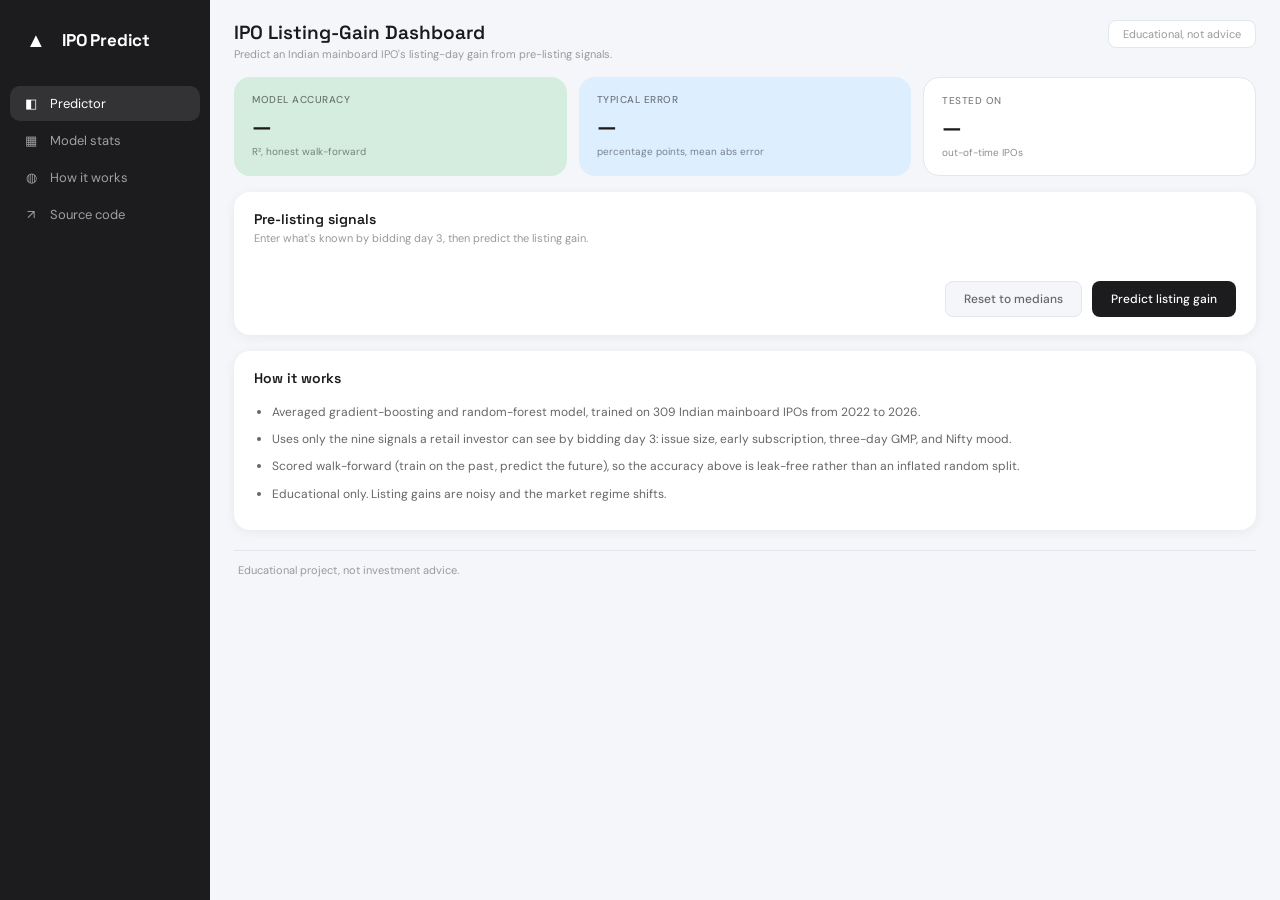
==== frontend/index.html @ 8886456b "Split frontend (Vercel) and backend (Render) - Move UI into frontend/ as a standalone static site (r" ====
<!DOCTYPE html>
<html lang="en">
<head>
  <meta charset="UTF-8" />
  <meta name="viewport" content="width=device-width, initial-scale=1.0" />
  <title>IPO Listing-Gain Predictor</title>
  <link rel="preconnect" href="https://fonts.googleapis.com" />
  <link rel="preconnect" href="https://fonts.gstatic.com" crossorigin />
  <link href="https://fonts.googleapis.com/css2?family=DM+Sans:wght@400;500&family=Space+Grotesk:wght@500;600;700&display=swap" rel="stylesheet" />
  <link rel="stylesheet" href="style.css" />
</head>
<body>
  <div class="layout">
    <!-- Sidebar -->
    <aside class="sidebar">
      <div class="brand">
        <span class="brand-icon">▲</span>
        <span class="brand-name">IPO Predict</span>
      </div>

      <nav class="nav">
        <a href="#predictor" class="nav-item active" data-target="predictor"><span class="icon">◧</span> Predictor</a>
        <a href="#stats" class="nav-item" data-target="stats"><span class="icon">▦</span> Model stats</a>
        <a href="#how" class="nav-item" data-target="how"><span class="icon">◍</span> How it works</a>
        <a href="https://github.com/abhnxvj/ipo-listing-gain-predictor" target="_blank" rel="noopener" class="nav-item"><span class="icon">↗</span> Source code</a>
      </nav>

    </aside>

    <!-- Main -->
    <main class="main">
      <div class="topbar">
        <div class="topbar-left">
          <h2>IPO Listing-Gain Dashboard</h2>
          <p>Predict an Indian mainboard IPO's listing-day gain from pre-listing signals.</p>
        </div>
        <div class="topbar-right">Educational, not advice</div>
      </div>

      <div class="content">
        <!-- Stat cards -->
        <section id="stats" class="stat-cards">
          <div class="stat-card green">
            <div class="stat-lbl">Model accuracy</div>
            <div class="stat-val" id="stat-r2">—</div>
            <div class="stat-sub">R², honest walk-forward</div>
          </div>
          <div class="stat-card blue">
            <div class="stat-lbl">Typical error</div>
            <div class="stat-val" id="stat-mae">—</div>
            <div class="stat-sub">percentage points, mean abs error</div>
          </div>
          <div class="stat-card neutral">
            <div class="stat-lbl">Tested on</div>
            <div class="stat-val" id="stat-ntest">—</div>
            <div class="stat-sub" id="stat-period">out-of-time IPOs</div>
          </div>
        </section>

        <!-- Predictor -->
        <section id="predictor" class="calc-card">
          <div class="card-header">
            <div>
              <div class="card-title">Pre-listing signals</div>
              <div class="card-sub">Enter what's known by bidding day 3, then predict the listing gain.</div>
            </div>
          </div>
          <form id="predict-form">
            <div class="param-grid" id="fields"></div>
            <div class="actions">
              <button type="button" id="reset-btn" class="btn ghost">Reset to medians</button>
              <button type="submit" id="predict-btn" class="btn primary">Predict listing gain</button>
            </div>
          </form>
        </section>

        <!-- Result -->
        <section class="calc-card result" id="result" hidden>
          <div class="card-header"><div class="card-title">Predicted listing gain</div></div>
          <div class="result-number">
            <span id="gain" class="gain">—</span>
            <span class="pm" id="band"></span>
          </div>
          <p class="interpretation" id="interpretation"></p>
          <p class="disclaimer" id="disclaimer"></p>
        </section>

        <!-- How it works -->
        <section id="how" class="calc-card">
          <div class="card-header"><div class="card-title">How it works</div></div>
          <ul class="how-list">
            <li>Averaged gradient-boosting and random-forest model, trained on 309 Indian mainboard IPOs from 2022 to 2026.</li>
            <li>Uses only the nine signals a retail investor can see by bidding day 3: issue size, early subscription, three-day GMP, and Nifty mood.</li>
            <li>Scored walk-forward (train on the past, predict the future), so the accuracy above is leak-free rather than an inflated random split.</li>
            <li>Educational only. Listing gains are noisy and the market regime shifts.</li>
          </ul>
        </section>

        <footer class="page-foot">Educational project, not investment advice.</footer>
      </div>
    </main>
  </div>

  <script src="script.js"></script>
</body>
</html>
---- frontend/style.css ----
/* Ported from BrickOne (app-variables / app-layout / app-components), purple removed */
:root {
  --sidebar: #1c1c1e;
  --bg: #f4f6f9;
  --card: #ffffff;
  --text: #1a1a1a;
  --text2: #666;
  --text3: #999;
  --border: #e2e6ed;
  --green-card: #d4eddf;
  --blue-card: #ddeeff;
  --blue: #4a6fa5;
  --green: #4a9e6e;
  --red: #c0392b;
  --shadow: 0 2px 12px rgba(0, 0, 0, 0.06);
  --radius: 16px;
}

* { box-sizing: border-box; margin: 0; padding: 0; }

html, body { height: 100%; }
body {
  font-family: "DM Sans", sans-serif;
  background: var(--bg);
  color: var(--text);
  font-size: 13px;
  -webkit-font-smoothing: antialiased;
}
.layout { display: flex; height: 100vh; overflow: hidden; }

/* ===== Sidebar ===== */
.sidebar {
  width: 210px;
  min-width: 210px;
  background: var(--sidebar);
  display: flex;
  flex-direction: column;
  padding: 24px 0;
  height: 100vh;
}
.brand { display: flex; align-items: center; gap: 10px; padding: 0 20px 30px; }
.brand-icon {
  width: 32px; height: 32px;
  background: transparent;
  display: flex; align-items: center; justify-content: center;
  color: #fff; font-size: 20px; line-height: 1;
}
.brand-name {
  color: #fff;
  font-size: 17px;
  font-weight: 700;
  font-family: "Space Grotesk", sans-serif;
  letter-spacing: -0.01em;
}
.nav { padding: 0 10px; flex: 1; }
.nav-item {
  display: flex; align-items: center; gap: 10px;
  padding: 9px 12px;
  border-radius: 10px;
  cursor: pointer;
  color: #a0a0a0;
  font-size: 13px;
  margin-bottom: 2px;
  text-decoration: none;
  transition: all 0.2s;
}
.nav-item .icon { font-size: 13px; width: 18px; text-align: center; }
.nav-item:hover { background: rgba(255, 255, 255, 0.07); color: #ddd; }
.nav-item.active { background: rgba(255, 255, 255, 0.1); color: #fff; }
.nav-divider { height: 1px; background: rgba(255, 255, 255, 0.07); margin: 12px 10px; }
.sidebar-bottom { padding: 0 10px; }
.live { display: flex; align-items: center; gap: 8px; padding: 4px 12px; font-size: 11px; color: var(--text3); }
.live .dot { width: 6px; height: 6px; border-radius: 50%; background: var(--green); }

/* ===== Main ===== */
.main { flex: 1; display: flex; flex-direction: column; overflow: hidden; }
.topbar { display: flex; align-items: flex-start; justify-content: space-between; gap: 20px; padding: 20px 24px 0; }
.topbar-left h2 { font-size: 19px; font-weight: 600; font-family: "Space Grotesk", sans-serif; }
.topbar-left p { font-size: 11px; color: var(--text3); margin-top: 2px; max-width: 460px; }
.topbar-right { white-space: nowrap; }
.topbar-right { font-size: 11px; color: var(--text3); background: var(--card); padding: 6px 14px; border-radius: 8px; border: 1px solid var(--border); }

.content { flex: 1; overflow-y: auto; padding: 16px 24px 24px; display: flex; flex-direction: column; gap: 16px; }
.page-foot { border-top: 1px solid var(--border); margin-top: 4px; padding: 12px 4px 2px; color: var(--text3); font-size: 11px; }

/* ===== Stat cards ===== */
.stat-cards { display: grid; grid-template-columns: 1fr 1fr 1fr; gap: 12px; }
.stat-card { border-radius: var(--radius); padding: 16px 18px; min-width: 0; }
.stat-card.green { background: var(--green-card); }
.stat-card.blue { background: var(--blue-card); }
.stat-card.neutral { background: var(--card); border: 1px solid var(--border); }
.stat-lbl { font-size: 10px; font-weight: 500; color: rgba(0, 0, 0, 0.5); margin-bottom: 6px; text-transform: uppercase; letter-spacing: 0.05em; }
.stat-val { font-size: 22px; font-weight: 600; font-family: "Space Grotesk", sans-serif; color: #1a1a1a; font-variant-numeric: tabular-nums; letter-spacing: -0.015em; white-space: nowrap; }
.stat-sub { font-size: 10px; color: rgba(0, 0, 0, 0.45); margin-top: 5px; }

/* ===== Cards ===== */
.calc-card { background: var(--card); border-radius: var(--radius); padding: 18px 20px; box-shadow: var(--shadow); }
.card-header { display: flex; justify-content: space-between; align-items: flex-start; margin-bottom: 16px; }
.card-title { font-size: 14px; font-weight: 600; font-family: "Space Grotesk", sans-serif; }
.card-sub { font-size: 11px; color: var(--text3); margin-top: 3px; }

/* ===== Form ===== */
.param-grid { display: grid; grid-template-columns: repeat(3, minmax(0, 1fr)); gap: 16px; }
.field { display: flex; flex-direction: column; gap: 5px; min-width: 0; }
.field label { font-size: 11px; color: var(--text2); }
.field input {
  width: 100%;
  font-size: 13px;
  font-weight: 500;
  color: var(--text);
  background: var(--bg);
  border: 1px solid var(--border);
  border-radius: 8px;
  padding: 9px 11px;
  outline: none;
  font-family: "DM Sans", sans-serif;
  transition: border-color 0.15s;
}
.field input:focus { border-color: var(--sidebar); }
.field .hint { font-size: 10px; color: var(--text3); }

.actions { display: flex; justify-content: flex-end; gap: 10px; margin-top: 20px; }
.btn {
  padding: 9px 18px;
  border-radius: 8px;
  font-size: 12px;
  font-weight: 500;
  font-family: "DM Sans", sans-serif;
  cursor: pointer;
  border: 1px solid var(--border);
  transition: all 0.2s;
}
.btn.primary { background: var(--sidebar); color: #fff; border-color: transparent; }
.btn.primary:hover { background: #000; }
.btn.ghost { background: var(--bg); color: var(--text2); }
.btn.ghost:hover { color: var(--text); border-color: var(--text3); }
.btn:disabled { opacity: 0.55; cursor: progress; }

/* ===== Result ===== */
.result-number { display: flex; align-items: baseline; gap: 12px; }
.gain { font-size: 34px; font-weight: 600; font-family: "Space Grotesk", sans-serif; font-variant-numeric: tabular-nums; letter-spacing: -0.02em; }
.gain.pos { color: var(--green); }
.gain.neg { color: var(--red); }
.gain.flat { color: #b5701f; }
.pm { color: var(--text3); font-size: 11px; }
.interpretation { margin: 10px 0 4px; font-size: 13px; color: var(--text); }
.disclaimer { margin: 0; color: var(--text3); font-size: 11px; }
.error { color: var(--red); }

/* ===== How it works ===== */
.how-list { padding-left: 18px; color: var(--text2); }
.how-list li { margin-bottom: 8px; font-size: 12px; line-height: 1.6; }

/* ===== Responsive ===== */
@media (max-width: 860px) {
  .param-grid { grid-template-columns: 1fr 1fr; }
}
@media (max-width: 720px) {
  .layout { flex-direction: column; height: auto; overflow: visible; }
  .sidebar {
    width: 100%; min-width: 0; height: auto;
    flex-direction: row; align-items: center; flex-wrap: wrap;
    padding: 12px 16px; gap: 6px;
  }
  .brand { padding: 0; }
  .nav { display: flex; flex-wrap: wrap; padding: 0; flex: 0 1 auto; margin-left: auto; }
  .nav-item { margin-bottom: 0; }
  .sidebar-bottom { display: none; }
  .main { overflow: visible; }
  .content { overflow: visible; }
  .stat-cards { grid-template-columns: 1fr; }
  .param-grid { grid-template-columns: 1fr; }
}
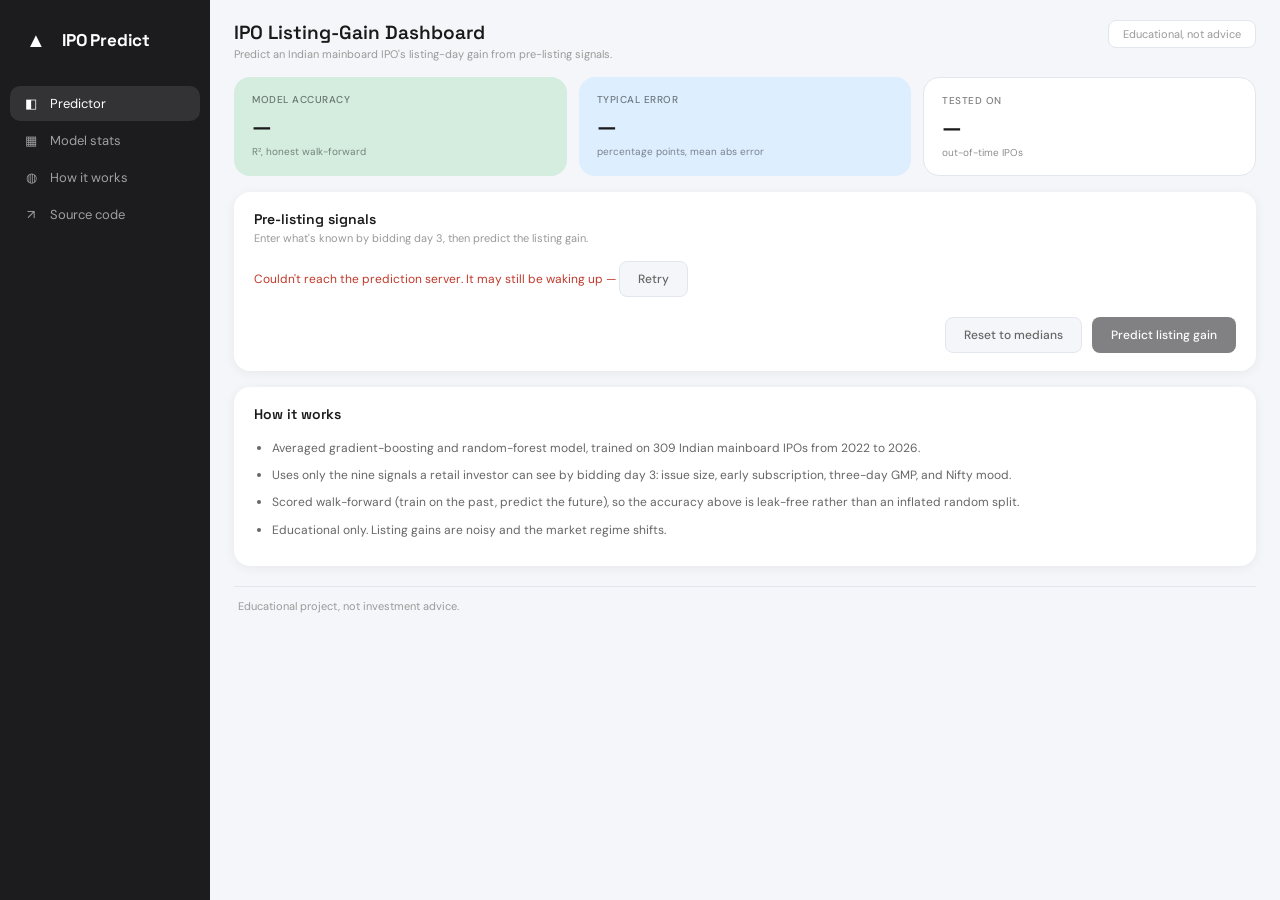
==== commit 8134dc7d: "Remove the prediction loading animation Drop the spinner, the "being calculated…" message, and the e" ====
--- a/frontend/style.css
+++ b/frontend/style.css
@@ -136,6 +136,10 @@
 .btn.ghost:hover { color: var(--text); border-color: var(--text3); }
 .btn:disabled { opacity: 0.55; cursor: progress; }
 
+/* ===== Loading note ===== */
+.loading-note { grid-column: 1 / -1; font-size: 12px; color: var(--text2); }
+.loading-note.error { color: var(--red); }
+
 /* ===== Result ===== */
 .result-number { display: flex; align-items: baseline; gap: 12px; }
 .gain { font-size: 34px; font-weight: 600; font-family: "Space Grotesk", sans-serif; font-variant-numeric: tabular-nums; letter-spacing: -0.02em; }
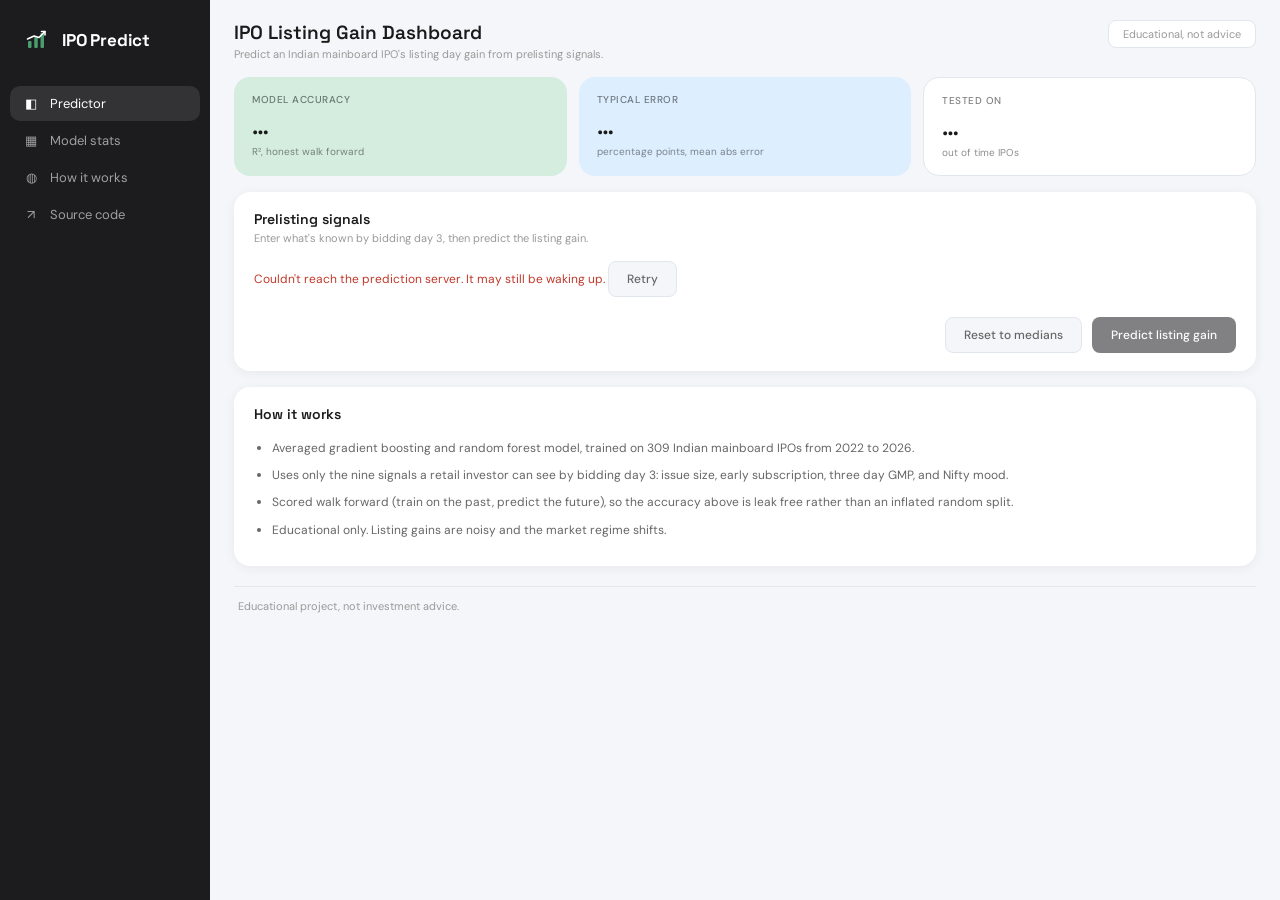
==== commit 17e2e9e7: "some minor fixes" ====
--- a/frontend/index.html
+++ b/frontend/index.html
@@ -3,7 +3,8 @@
 <head>
   <meta charset="UTF-8" />
   <meta name="viewport" content="width=device-width, initial-scale=1.0" />
-  <title>IPO Listing-Gain Predictor</title>
+  <title>IPO Listing Gain Predictor</title>
+  <link rel="icon" type="image/svg+xml" href="favicon.svg" />
   <link rel="preconnect" href="https://fonts.googleapis.com" />
   <link rel="preconnect" href="https://fonts.gstatic.com" crossorigin />
   <link href="https://fonts.googleapis.com/css2?family=DM+Sans:wght@400;500&family=Space+Grotesk:wght@500;600;700&display=swap" rel="stylesheet" />
@@ -14,7 +15,7 @@
     <!-- Sidebar -->
     <aside class="sidebar">
       <div class="brand">
-        <span class="brand-icon">▲</span>
+        <span class="brand-icon"><img src="favicon.svg" alt="IPO Predict logo" /></span>
         <span class="brand-name">IPO Predict</span>
       </div>
 
@@ -31,8 +32,8 @@
     <main class="main">
       <div class="topbar">
         <div class="topbar-left">
-          <h2>IPO Listing-Gain Dashboard</h2>
-          <p>Predict an Indian mainboard IPO's listing-day gain from pre-listing signals.</p>
+          <h2>IPO Listing Gain Dashboard</h2>
+          <p>Predict an Indian mainboard IPO's listing day gain from prelisting signals.</p>
         </div>
         <div class="topbar-right">Educational, not advice</div>
       </div>
@@ -42,18 +43,18 @@
         <section id="stats" class="stat-cards">
           <div class="stat-card green">
             <div class="stat-lbl">Model accuracy</div>
-            <div class="stat-val" id="stat-r2">—</div>
-            <div class="stat-sub">R², honest walk-forward</div>
+            <div class="stat-val" id="stat-r2">…</div>
+            <div class="stat-sub">R², honest walk forward</div>
           </div>
           <div class="stat-card blue">
             <div class="stat-lbl">Typical error</div>
-            <div class="stat-val" id="stat-mae">—</div>
+            <div class="stat-val" id="stat-mae">…</div>
             <div class="stat-sub">percentage points, mean abs error</div>
           </div>
           <div class="stat-card neutral">
             <div class="stat-lbl">Tested on</div>
-            <div class="stat-val" id="stat-ntest">—</div>
-            <div class="stat-sub" id="stat-period">out-of-time IPOs</div>
+            <div class="stat-val" id="stat-ntest">…</div>
+            <div class="stat-sub" id="stat-period">out of time IPOs</div>
           </div>
         </section>
 
@@ -61,7 +62,7 @@
         <section id="predictor" class="calc-card">
           <div class="card-header">
             <div>
-              <div class="card-title">Pre-listing signals</div>
+              <div class="card-title">Prelisting signals</div>
               <div class="card-sub">Enter what's known by bidding day 3, then predict the listing gain.</div>
             </div>
           </div>
@@ -78,7 +79,7 @@
         <section class="calc-card result" id="result" hidden>
           <div class="card-header"><div class="card-title">Predicted listing gain</div></div>
           <div class="result-number">
-            <span id="gain" class="gain">—</span>
+            <span id="gain" class="gain">…</span>
             <span class="pm" id="band"></span>
           </div>
           <p class="interpretation" id="interpretation"></p>
@@ -89,9 +90,9 @@
         <section id="how" class="calc-card">
           <div class="card-header"><div class="card-title">How it works</div></div>
           <ul class="how-list">
-            <li>Averaged gradient-boosting and random-forest model, trained on 309 Indian mainboard IPOs from 2022 to 2026.</li>
-            <li>Uses only the nine signals a retail investor can see by bidding day 3: issue size, early subscription, three-day GMP, and Nifty mood.</li>
-            <li>Scored walk-forward (train on the past, predict the future), so the accuracy above is leak-free rather than an inflated random split.</li>
+            <li>Averaged gradient boosting and random forest model, trained on 309 Indian mainboard IPOs from 2022 to 2026.</li>
+            <li>Uses only the nine signals a retail investor can see by bidding day 3: issue size, early subscription, three day GMP, and Nifty mood.</li>
+            <li>Scored walk forward (train on the past, predict the future), so the accuracy above is leak free rather than an inflated random split.</li>
             <li>Educational only. Listing gains are noisy and the market regime shifts.</li>
           </ul>
         </section>
--- a/frontend/style.css
+++ b/frontend/style.css
@@ -45,6 +45,7 @@
   display: flex; align-items: center; justify-content: center;
   color: #fff; font-size: 20px; line-height: 1;
 }
+.brand-icon img { width: 32px; height: 32px; display: block; }
 .brand-name {
   color: #fff;
   font-size: 17px;
